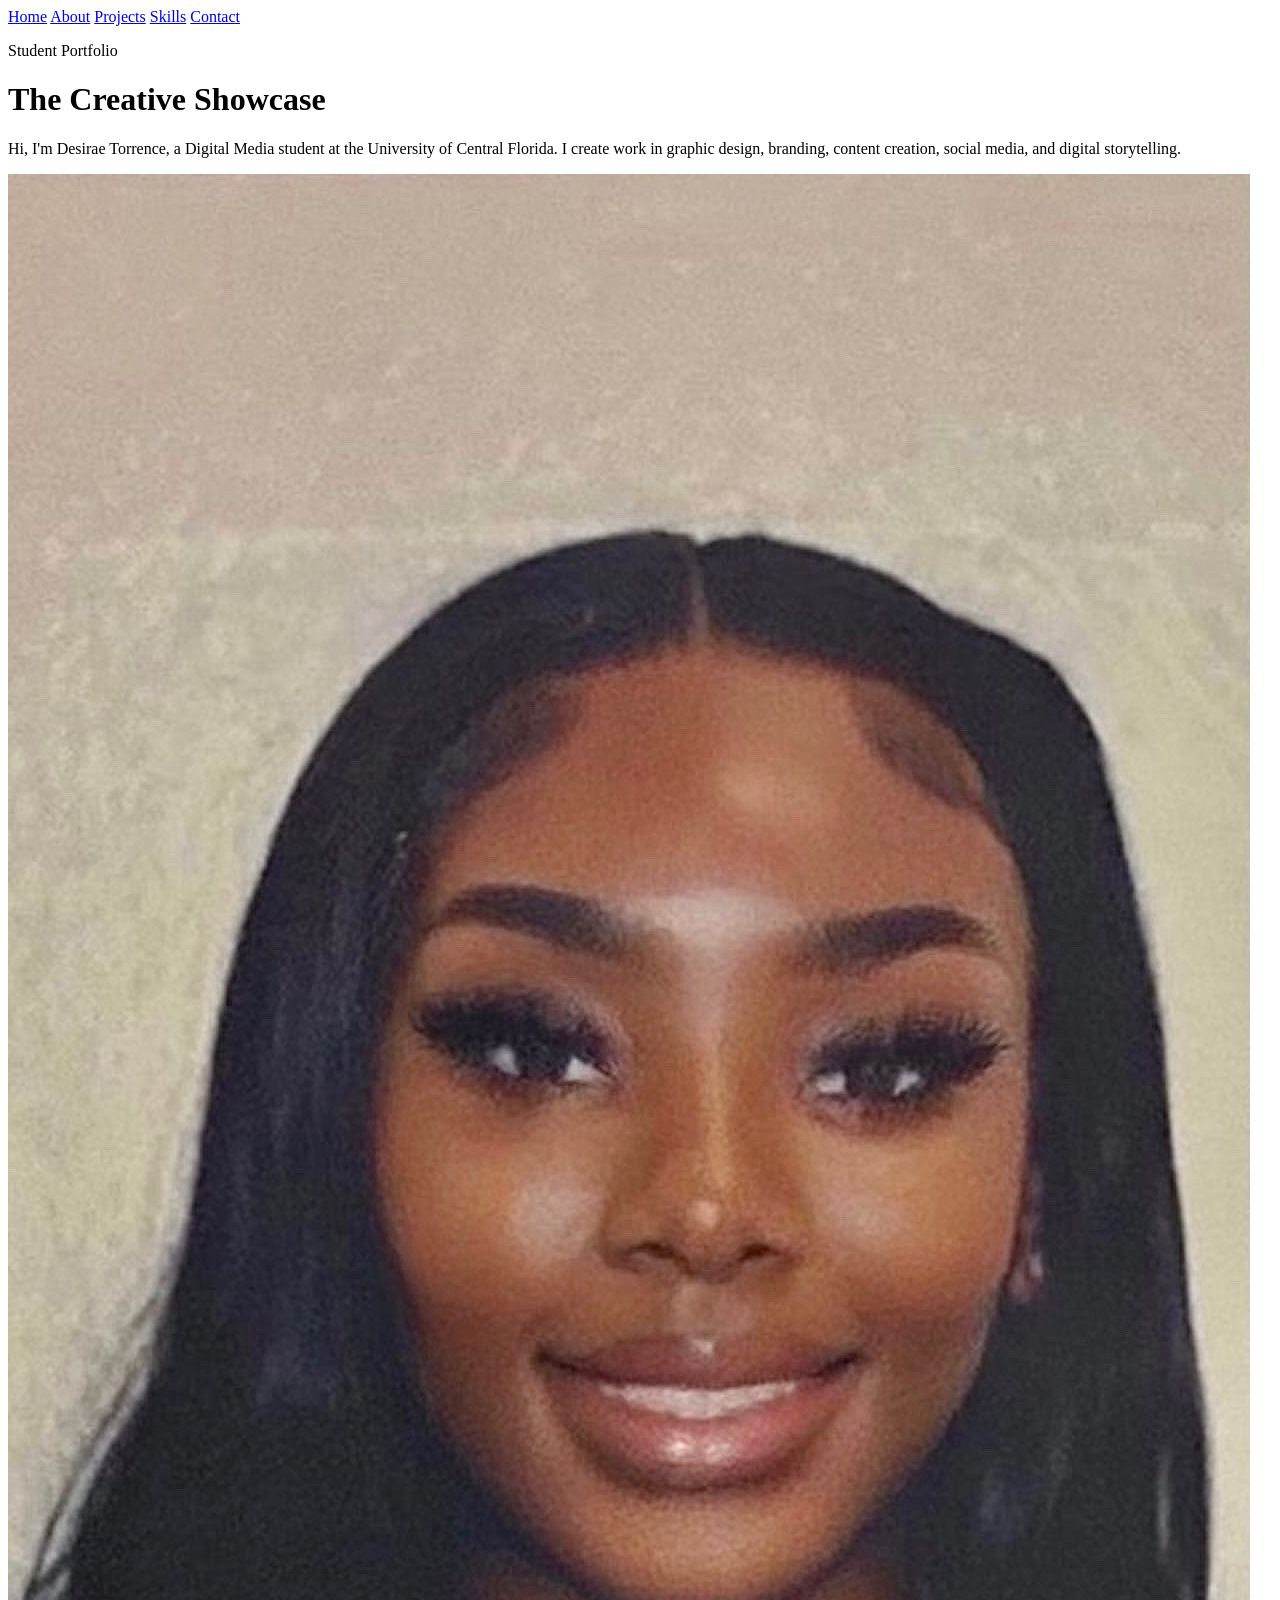
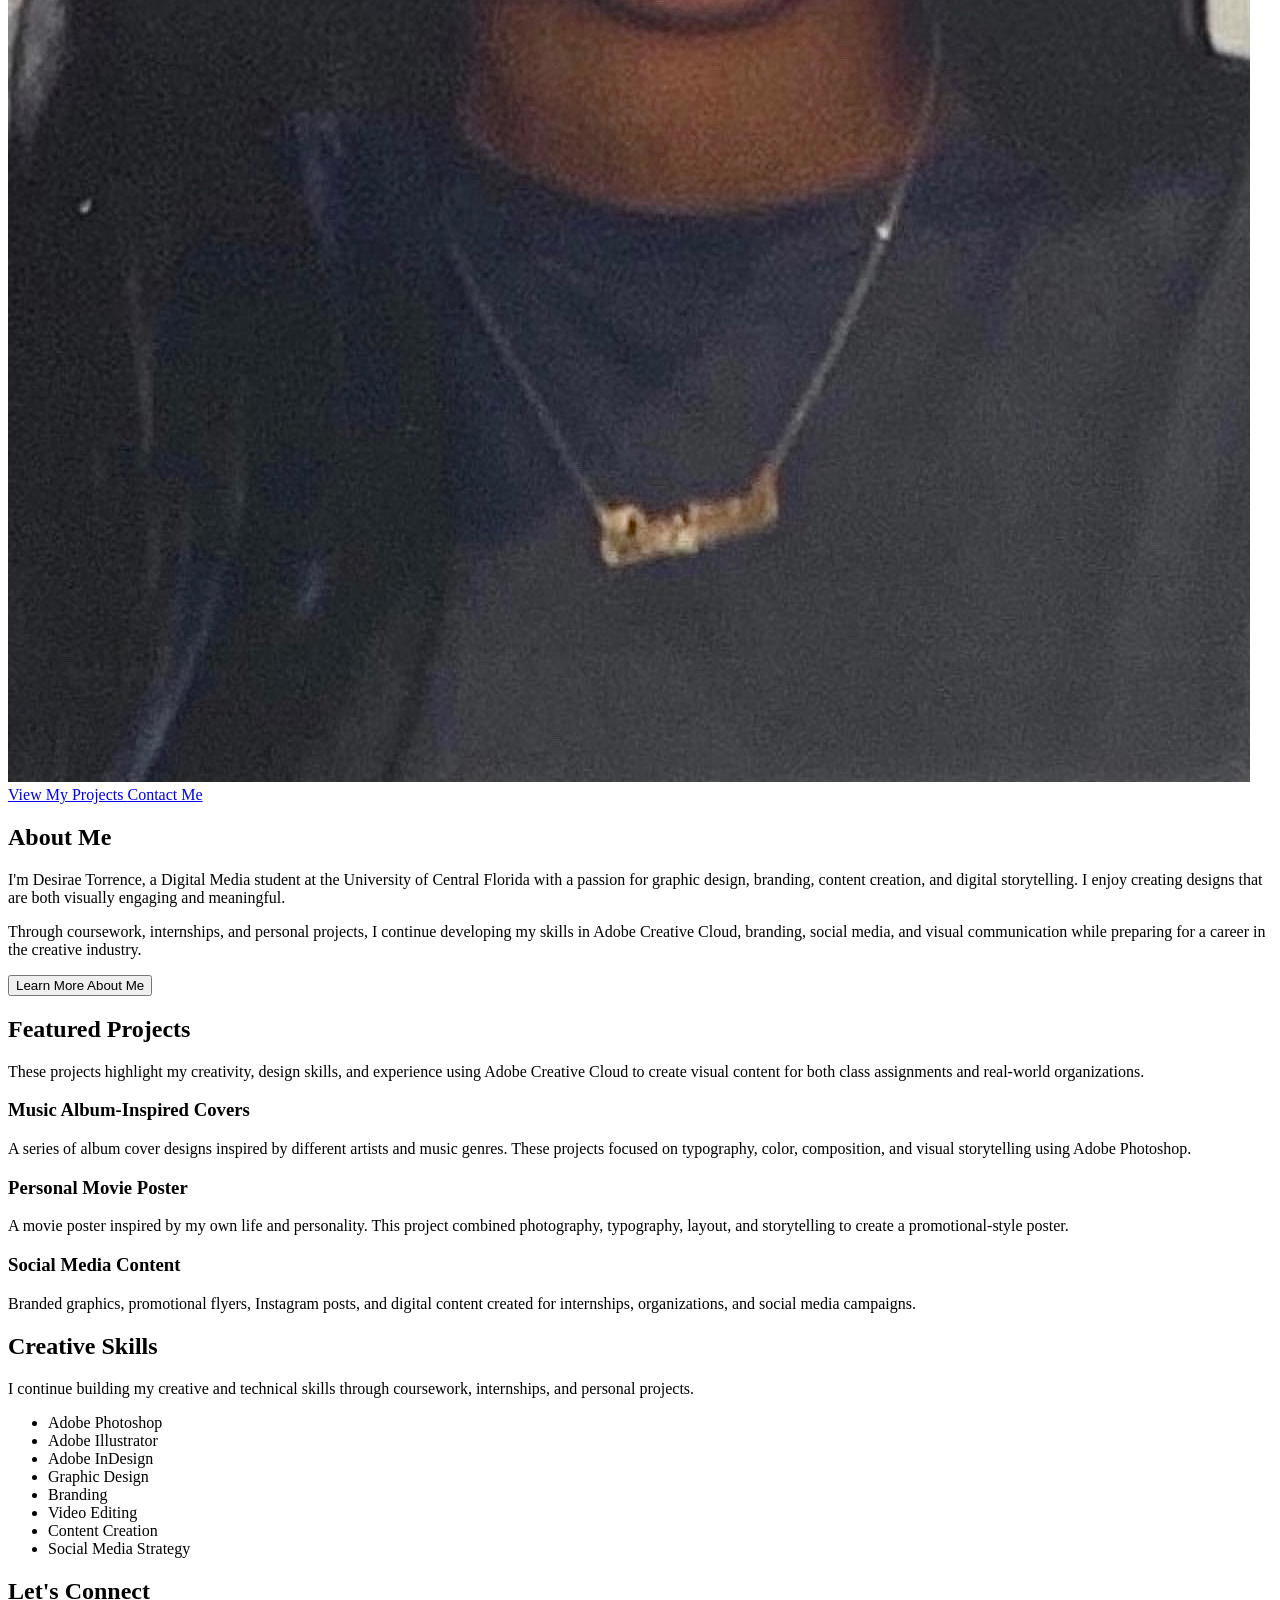
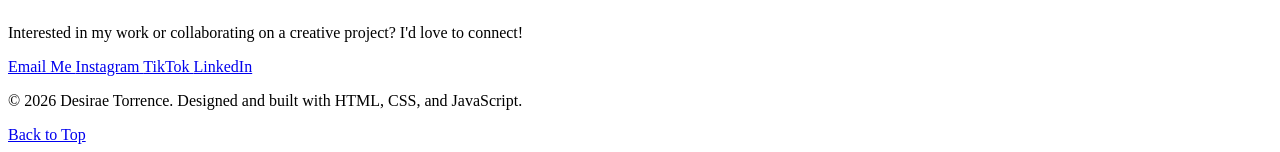
==== index.html @ bf9c53dc "Add initial HTML structure for portfolio website" ====
<!DOCTYPE html>
<html lang="en">

<head>
    <meta charset="UTF-8">
    <meta name="viewport" content="width=device-width, initial-scale=1.0">

    <meta name="description"
        content="The Creative Showcase is Desirae Torrence's student portfolio featuring graphic design, branding, content creation, and digital media projects.">

    <title>The Creative Showcase | Desirae Torrence</title>

    <link rel="stylesheet" href="style.css">

</head>

<body>

    <div class="container">

        <!-- Navigation -->
        <nav aria-label="Main Navigation">

            <a href="#home">Home</a>
            <a href="#about">About</a>
            <a href="#projects">Projects</a>
            <a href="#skills">Skills</a>
            <a href="#contact">Contact</a>

        </nav>

        <main>

            <!-- Hero Section -->
            <header id="home">

                <p class="eyebrow">Student Portfolio</p>

                <h1>The Creative Showcase</h1>

                <p class="intro">
                    Hi, I'm Desirae Torrence, a Digital Media student at the
                    University of Central Florida. I create work in graphic
                    design, branding, content creation, social media, and
                    digital storytelling.
                </p>

                <img src="headshot.jpg" alt="Portrait of Desirae Torrence">

                <div class="hero-buttons">

                    <a class="button" href="#projects">
                        View My Projects
                    </a>

                    <a class="button secondary-button" href="#contact">
                        Contact Me
                    </a>

                </div>

            </header>

            <!-- About Section -->
            <section id="about">

                <h2>About Me</h2>

                <p>
                    I'm Desirae Torrence, a Digital Media student at the
                    University of Central Florida with a passion for graphic
                    design, branding, content creation, and digital storytelling.
                    I enjoy creating designs that are both visually engaging and meaningful.
                </p>

                <p>
                    Through coursework, internships, and personal projects,
                    I continue developing my skills in Adobe Creative Cloud,
                    branding, social media, and visual communication while
                    preparing for a career in the creative industry.
                </p>

                <button id="about-button" class="button" type="button">
                    Learn More About Me
                </button>

                <div id="more-about-me" hidden>

                    <h3>Fun Facts About Me</h3>

                    <p>
                        • I enjoy creating social media content and graphic designs.<br>
                        • Fashion and beauty are two of my biggest creative interests.<br>
                        • My favorite Adobe programs are Photoshop and Illustrator.<br>
                        • I love learning new creative skills and challenging myself with new projects.
                    </p>

                </div>

            </section>

            <!-- Projects -->
            <section id="projects">

                <h2>Featured Projects</h2>

                <p>
                    These projects highlight my creativity, design skills,
                    and experience using Adobe Creative Cloud to create
                    visual content for both class assignments and real-world organizations.
                </p>

                <div class="project-grid">

                    <article class="project-card">

                        <h3>Music Album-Inspired Covers</h3>

                        <p>
                            A series of album cover designs inspired by different
                            artists and music genres. These projects focused on
                            typography, color, composition, and visual storytelling
                            using Adobe Photoshop.
                        </p>

                    </article>

                    <article class="project-card">

                        <h3>Personal Movie Poster</h3>

                        <p>
                            A movie poster inspired by my own life and personality.
                            This project combined photography, typography, layout,
                            and storytelling to create a promotional-style poster.
                        </p>

                    </article>

                    <article class="project-card">

                        <h3>Social Media Content</h3>

                        <p>
                            Branded graphics, promotional flyers, Instagram posts,
                            and digital content created for internships,
                            organizations, and social media campaigns.
                        </p>

                    </article>

                </div>

            </section>

            <!-- Skills -->
            <section id="skills">

                <h2>Creative Skills</h2>

                <p>
                    I continue building my creative and technical skills
                    through coursework, internships, and personal projects.
                </p>

                <ul class="skills-list">

                    <li>Adobe Photoshop</li>
                    <li>Adobe Illustrator</li>
                    <li>Adobe InDesign</li>
                    <li>Graphic Design</li>
                    <li>Branding</li>
                    <li>Video Editing</li>
                    <li>Content Creation</li>
                    <li>Social Media Strategy</li>

                </ul>

            </section>

            <!-- Contact -->
            <section id="contact">

                <h2>Let's Connect</h2>

                <p>
                    Interested in my work or collaborating on a creative project?
                    I'd love to connect!
                </p>

                <div class="contact-links">

                    <a class="button" href="mailto:YOUR_EMAIL@gmail.com">
                        Email Me
                    </a>

                    <a href="https://www.instagram.com/desiraetorrence/"
                        target="_blank" rel="noopener noreferrer">
                        Instagram
                    </a>

                    <a href="https://www.tiktok.com/@desiraetorrence"
                        target="_blank" rel="noopener noreferrer">
                        TikTok
                    </a>

                    <a href="YOUR-LINKEDIN-URL"
                        target="_blank" rel="noopener noreferrer">
                        LinkedIn
                    </a>

                </div>

            </section>

        </main>

        <!-- Footer -->
        <footer>

            <p>
                &copy; 2026 Desirae Torrence. Designed and built with HTML, CSS, and JavaScript.
            </p>

            <a href="#home">Back to Top</a>

        </footer>

    </div>

    <!-- JavaScript -->
    <script src="script.js"></script>

</body>

</html>
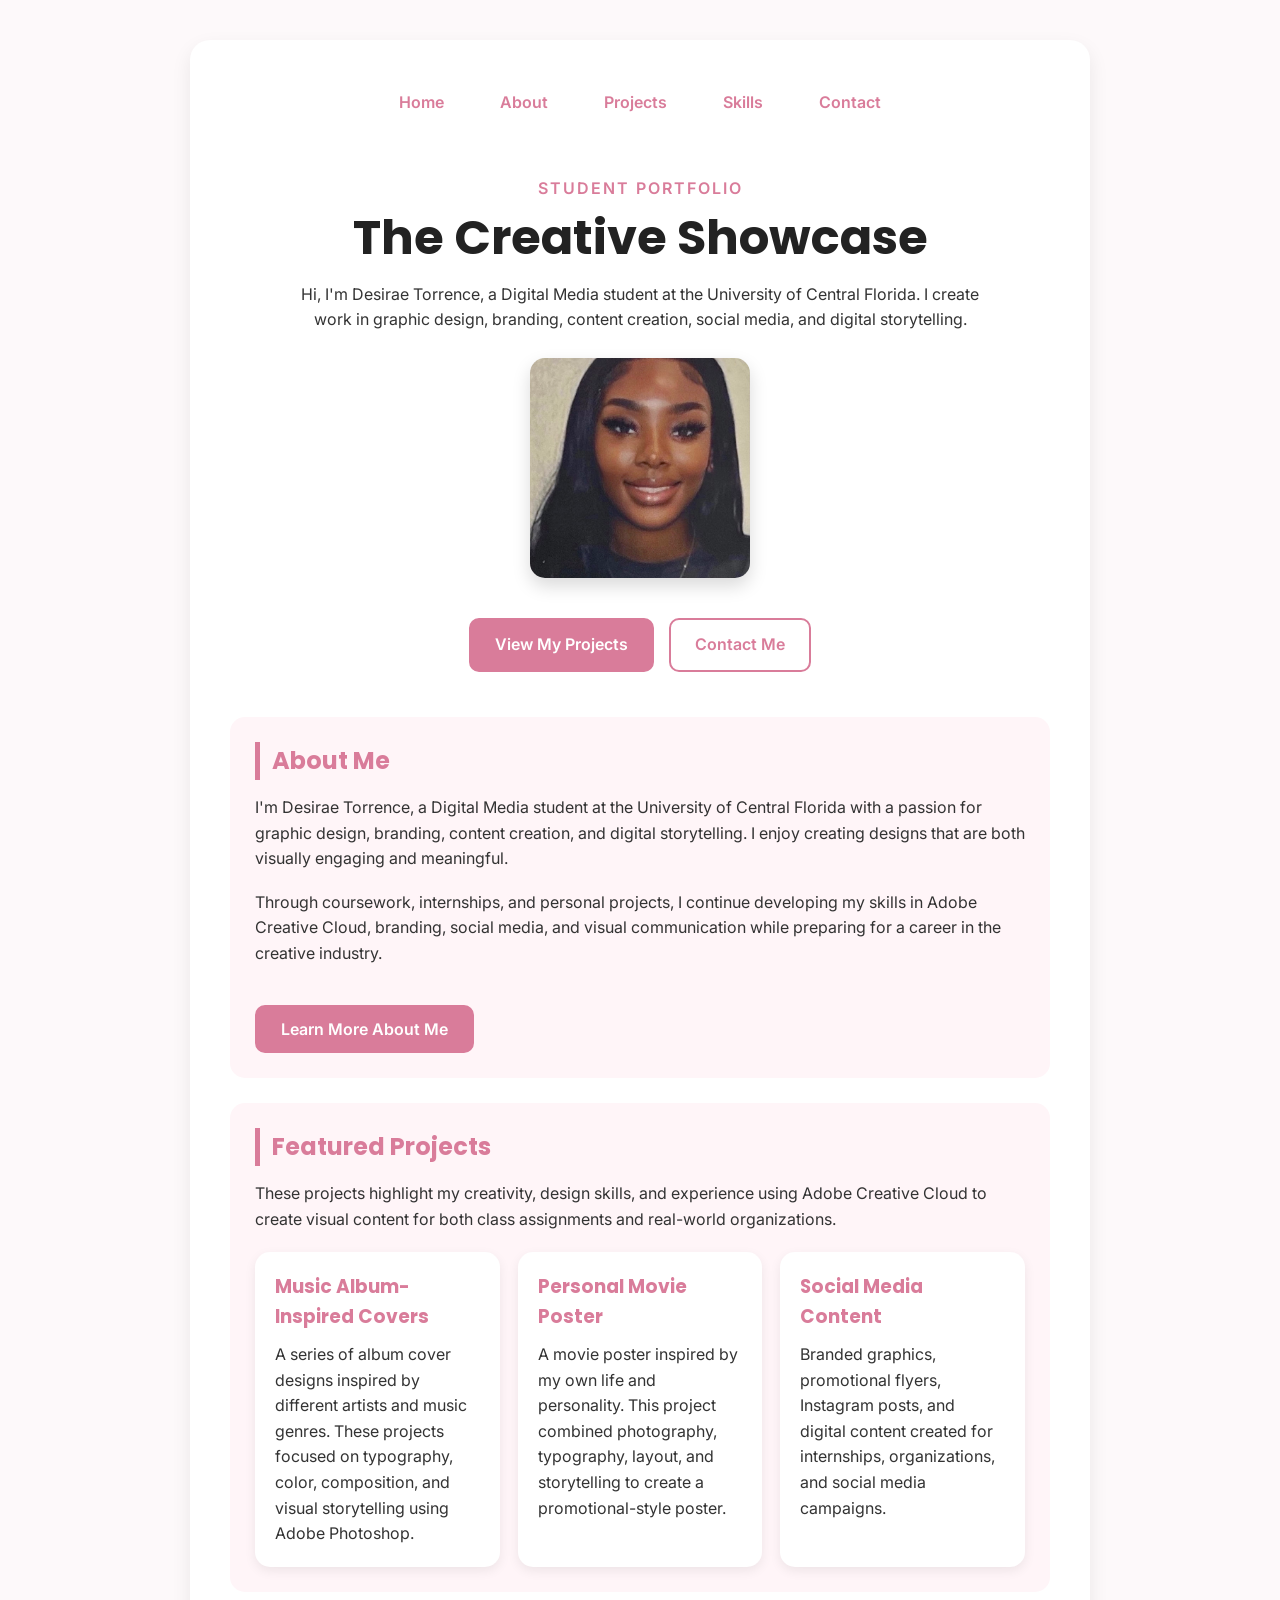
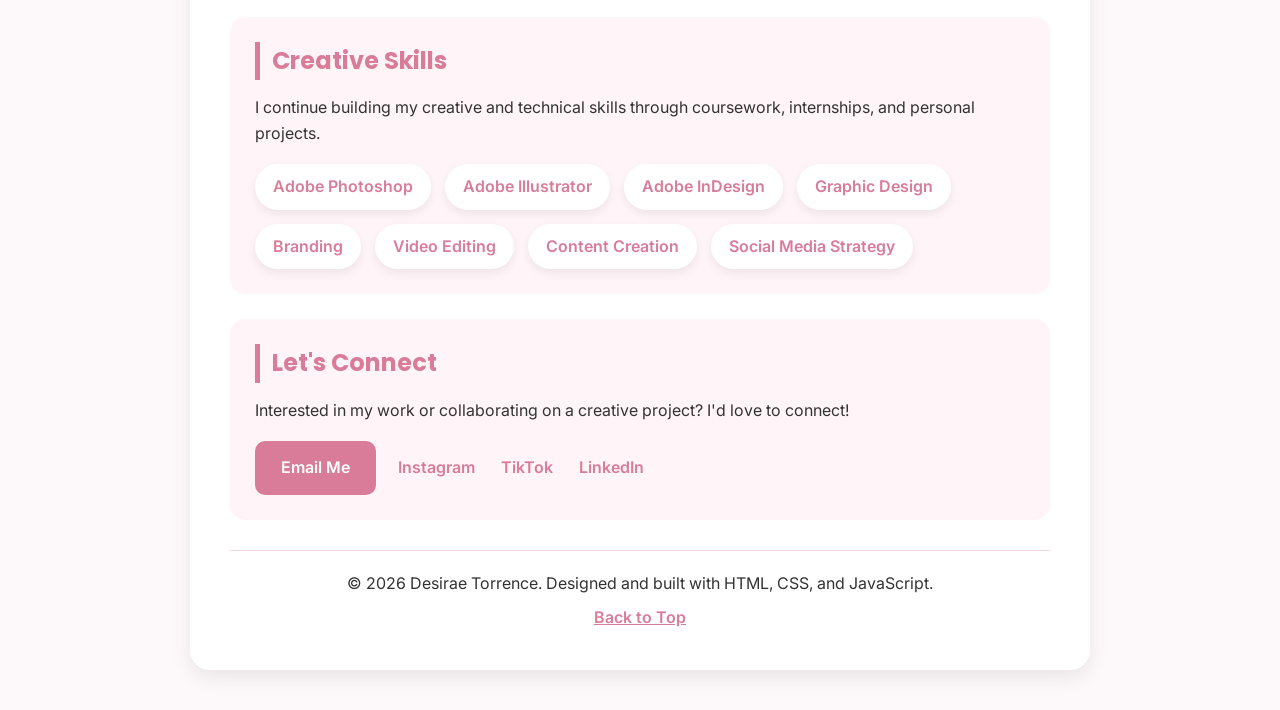
==== commit f9561200: "Update index.html Updated comments and improved formatting in index.html." ====
--- a/index.html
+++ b/index.html
@@ -11,7 +11,6 @@
     <title>The Creative Showcase | Desirae Torrence</title>
 
     <link rel="stylesheet" href="style.css">
-
 </head>
 
 <body>
@@ -20,13 +19,11 @@
 
         <!-- Navigation -->
         <nav aria-label="Main Navigation">
-
             <a href="#home">Home</a>
             <a href="#about">About</a>
             <a href="#projects">Projects</a>
             <a href="#skills">Skills</a>
             <a href="#contact">Contact</a>
-
         </nav>
 
         <main>
@@ -61,23 +58,22 @@
 
             </header>
 
-            <!-- About Section -->
+            <!-- About -->
             <section id="about">
 
                 <h2>About Me</h2>
 
                 <p>
-                    I'm Desirae Torrence, a Digital Media student at the
-                    University of Central Florida with a passion for graphic
-                    design, branding, content creation, and digital storytelling.
+                    I'm Desirae Torrence, a Digital Media student at the University of Central Florida
+                    with a passion for graphic design, branding, content creation, and digital storytelling.
                     I enjoy creating designs that are both visually engaging and meaningful.
                 </p>
 
                 <p>
                     Through coursework, internships, and personal projects,
                     I continue developing my skills in Adobe Creative Cloud,
-                    branding, social media, and visual communication while
-                    preparing for a career in the creative industry.
+                    branding, social media, and visual communication while preparing
+                    for a career in the creative industry.
                 </p>
 
                 <button id="about-button" class="button" type="button">
@@ -117,9 +113,8 @@
                         <h3>Music Album-Inspired Covers</h3>
 
                         <p>
-                            A series of album cover designs inspired by different
-                            artists and music genres. These projects focused on
-                            typography, color, composition, and visual storytelling
+                            A series of album cover designs inspired by different artists and music genres.
+                            These projects focused on typography, color, composition, and visual storytelling
                             using Adobe Photoshop.
                         </p>
 
@@ -159,12 +154,11 @@
                 <h2>Creative Skills</h2>
 
                 <p>
-                    I continue building my creative and technical skills
-                    through coursework, internships, and personal projects.
+                    I continue building my creative and technical skills through coursework,
+                    internships, and personal projects.
                 </p>
 
                 <ul class="skills-list">
-
                     <li>Adobe Photoshop</li>
                     <li>Adobe Illustrator</li>
                     <li>Adobe InDesign</li>
@@ -173,7 +167,6 @@
                     <li>Video Editing</li>
                     <li>Content Creation</li>
                     <li>Social Media Strategy</li>
-
                 </ul>
 
             </section>
@@ -190,22 +183,26 @@
 
                 <div class="contact-links">
 
+                    <!-- Replace with your email -->
                     <a class="button" href="mailto:YOUR_EMAIL@gmail.com">
                         Email Me
                     </a>
 
                     <a href="https://www.instagram.com/desiraetorrence/"
-                        target="_blank" rel="noopener noreferrer">
+                        target="_blank"
+                        rel="noopener noreferrer">
                         Instagram
                     </a>
 
                     <a href="https://www.tiktok.com/@desiraetorrence"
-                        target="_blank" rel="noopener noreferrer">
+                        target="_blank"
+                        rel="noopener noreferrer">
                         TikTok
                     </a>
 
-                    <a href="YOUR-LINKEDIN-URL"
-                        target="_blank" rel="noopener noreferrer">
+                    <a href="https://www.linkedin.com/in/desiraetorrence/"
+                        target="_blank"
+                        rel="noopener noreferrer">
                         LinkedIn
                     </a>
 
@@ -228,7 +225,6 @@
 
     </div>
 
-    <!-- JavaScript -->
     <script src="script.js"></script>
 
 </body>
--- a/style.css
+++ b/style.css
@@ -0,0 +1,489 @@
+@import url('https://fonts.googleapis.com/css2?family=Inter:wght@400;500;600&family=Poppins:wght@600;700&display=swap');
+
+/* ==========================
+   RESET
+========================== */
+
+* {
+    margin: 0;
+    padding: 0;
+    box-sizing: border-box;
+}
+
+html {
+    scroll-behavior: smooth;
+}
+
+/* ==========================
+   BODY
+========================== */
+
+body {
+    font-family: 'Inter', sans-serif;
+    background-color: #fdf9fa;
+    color: #333;
+    line-height: 1.6;
+    padding: 40px;
+}
+
+/* ==========================
+   MAIN CONTAINER
+========================== */
+
+.container {
+    width: 100%;
+    max-width: 900px;
+    margin: 0 auto;
+    background-color: white;
+    padding: 40px;
+    border-radius: 20px;
+    box-shadow: 0 8px 20px rgba(0, 0, 0, 0.08);
+}
+
+/* ==========================
+   NAVIGATION
+========================== */
+
+nav {
+    display: flex;
+    justify-content: center;
+    align-items: center;
+    gap: 20px;
+    flex-wrap: wrap;
+    margin-bottom: 30px;
+}
+
+nav a {
+    color: #d97c9a;
+    text-decoration: none;
+    font-weight: 600;
+    padding: 10px 18px;
+    border-radius: 8px;
+    transition: background-color 0.3s ease,
+                color 0.3s ease,
+                transform 0.3s ease;
+}
+
+nav a:hover {
+    background-color: #fff0f5;
+    color: #b85d7a;
+    transform: translateY(-2px);
+}
+
+/* ==========================
+   HEADER
+========================== */
+
+header {
+    text-align: center;
+    padding: 20px 0;
+}
+
+.eyebrow {
+    color: #d97c9a;
+    font-weight: 600;
+    text-transform: uppercase;
+    letter-spacing: 2px;
+    margin-bottom: 8px;
+}
+
+h1 {
+    font-family: 'Poppins', sans-serif;
+    font-size: 3rem;
+    line-height: 1.2;
+    color: #222;
+    margin-bottom: 15px;
+}
+
+.intro {
+    max-width: 700px;
+    margin: 0 auto 25px;
+}
+
+/* ==========================
+   HEADSHOT IMAGE
+========================== */
+
+header img {
+    display: block;
+    width: 220px;
+    max-width: 100%;
+    height: 220px;
+    object-fit: cover;
+    object-position: center;
+    margin: 20px auto;
+    border-radius: 15px;
+    box-shadow: 0 8px 18px rgba(0, 0, 0, 0.15);
+    transition: transform 0.3s ease;
+}
+
+header img:hover {
+    transform: scale(1.04);
+}
+
+/* ==========================
+   BUTTONS
+========================== */
+
+.button {
+    display: inline-block;
+    margin-top: 20px;
+    padding: 12px 24px;
+    background-color: #d97c9a;
+    color: white;
+    text-decoration: none;
+    border: 2px solid #d97c9a;
+    border-radius: 10px;
+    font-family: inherit;
+    font-size: 16px;
+    font-weight: 600;
+    cursor: pointer;
+    transition: background-color 0.3s ease,
+                border-color 0.3s ease,
+                color 0.3s ease,
+                transform 0.3s ease;
+}
+
+.button:hover {
+    background-color: #b85d7a;
+    border-color: #b85d7a;
+    color: white;
+    transform: translateY(-3px);
+}
+
+.hero-buttons {
+    display: flex;
+    justify-content: center;
+    align-items: center;
+    gap: 15px;
+    flex-wrap: wrap;
+    margin-top: 5px;
+}
+
+.secondary-button {
+    background-color: white;
+    color: #d97c9a;
+}
+
+.secondary-button:hover {
+    background-color: #fff0f5;
+    color: #b85d7a;
+}
+
+/* ==========================
+   SECTION CARDS
+========================== */
+
+section {
+    scroll-margin-top: 20px;
+    background-color: #fff5f8;
+    padding: 25px;
+    margin-top: 25px;
+    border-radius: 15px;
+    transition: transform 0.3s ease,
+                box-shadow 0.3s ease;
+}
+
+section:hover {
+    transform: translateY(-5px);
+    box-shadow: 0 8px 18px rgba(0, 0, 0, 0.08);
+}
+
+/* ==========================
+   HEADINGS
+========================== */
+
+h2 {
+    font-family: 'Poppins', sans-serif;
+    color: #d97c9a;
+    border-left: 5px solid #d97c9a;
+    padding-left: 12px;
+    margin-bottom: 15px;
+}
+
+h3 {
+    font-family: 'Poppins', sans-serif;
+    color: #d97c9a;
+    margin-bottom: 10px;
+}
+
+/* ==========================
+   PARAGRAPHS
+========================== */
+
+p {
+    margin-bottom: 18px;
+    font-size: 16px;
+}
+
+/* ==========================
+   PROJECT CARDS
+========================== */
+
+.project-grid {
+    display: grid;
+    grid-template-columns: repeat(3, 1fr);
+    gap: 18px;
+    margin-top: 20px;
+}
+
+.project-card {
+    background-color: white;
+    padding: 20px;
+    border-radius: 15px;
+    box-shadow: 0 4px 12px rgba(0, 0, 0, 0.07);
+    transition: transform 0.3s ease,
+                box-shadow 0.3s ease;
+}
+
+.project-card:hover {
+    transform: translateY(-4px);
+    box-shadow: 0 8px 18px rgba(0, 0, 0, 0.11);
+}
+
+.project-card p {
+    margin-bottom: 0;
+}
+
+/* ==========================
+   LISTS
+========================== */
+
+ul {
+    margin-left: 20px;
+}
+
+li {
+    margin-bottom: 10px;
+}
+
+/* ==========================
+   SKILLS TAGS
+========================== */
+
+.skills-list {
+    list-style: none;
+    display: flex;
+    flex-wrap: wrap;
+    gap: 14px;
+    margin-top: 15px;
+    margin-left: 0;
+}
+
+.skills-list li {
+    background-color: white;
+    color: #d97c9a;
+    padding: 10px 18px;
+    border-radius: 30px;
+    font-weight: 600;
+    margin-bottom: 0;
+    box-shadow: 0 4px 10px rgba(0, 0, 0, 0.07);
+    transition: background-color 0.3s ease,
+                color 0.3s ease,
+                transform 0.3s ease;
+}
+
+.skills-list li:hover {
+    background-color: #d97c9a;
+    color: white;
+    transform: translateY(-2px);
+}
+
+/* ==========================
+   MORE ABOUT ME BOX
+========================== */
+
+#more-about-me {
+    margin-top: 20px;
+    padding: 20px;
+    background-color: white;
+    border-left: 5px solid #d97c9a;
+    border-radius: 12px;
+    box-shadow: 0 4px 10px rgba(0, 0, 0, 0.07);
+}
+
+#more-about-me p {
+    margin-bottom: 0;
+}
+
+#more-about-me[hidden] {
+    display: none;
+}
+
+/* ==========================
+   CONTACT LINKS
+========================== */
+
+.contact-links {
+    display: flex;
+    align-items: center;
+    gap: 18px;
+    flex-wrap: wrap;
+    margin-top: 10px;
+}
+
+.contact-links a:not(.button) {
+    display: inline-block;
+    padding: 10px 4px;
+    text-decoration: none;
+}
+
+.contact-links .button {
+    margin-top: 0;
+}
+
+/* ==========================
+   FOOTER
+========================== */
+
+footer {
+    text-align: center;
+    margin-top: 30px;
+    padding-top: 20px;
+    border-top: 1px solid #f1d7df;
+}
+
+footer p {
+    margin-bottom: 8px;
+}
+
+/* ==========================
+   LINKS
+========================== */
+
+a {
+    color: #d97c9a;
+    font-weight: 600;
+    transition: color 0.3s ease;
+}
+
+a:hover {
+    color: #b85d7a;
+}
+
+/* ==========================
+   ACCESSIBILITY
+========================== */
+
+a:focus-visible,
+button:focus-visible {
+    outline: 3px solid #d97c9a;
+    outline-offset: 4px;
+}
+
+/* ==========================
+   TABLET DESIGN
+========================== */
+
+@media (max-width: 768px) {
+
+    body {
+        padding: 20px;
+    }
+
+    .container {
+        padding: 25px;
+    }
+
+    nav {
+        gap: 10px;
+    }
+
+    nav a {
+        font-size: 14px;
+        padding: 8px 12px;
+    }
+
+    h1 {
+        font-size: 2.2rem;
+    }
+
+    h2 {
+        font-size: 1.3rem;
+    }
+
+    .intro {
+        font-size: 15px;
+    }
+
+    header img {
+        width: 180px;
+        height: 180px;
+    }
+
+    section {
+        padding: 20px;
+    }
+
+    .project-grid {
+        grid-template-columns: 1fr;
+    }
+
+    .skills-list {
+        justify-content: center;
+    }
+
+    .hero-buttons,
+    .contact-links {
+        justify-content: center;
+    }
+}
+
+/* ==========================
+   MOBILE DESIGN
+========================== */
+
+@media (max-width: 480px) {
+
+    body {
+        padding: 10px;
+    }
+
+    .container {
+        padding: 18px;
+        border-radius: 14px;
+    }
+
+    nav {
+        flex-direction: column;
+        gap: 5px;
+    }
+
+    nav a {
+        width: 100%;
+        text-align: center;
+    }
+
+    h1 {
+        font-size: 1.8rem;
+    }
+
+    header img {
+        width: 160px;
+        height: 160px;
+    }
+
+    section {
+        padding: 18px;
+    }
+
+    .hero-buttons,
+    .contact-links {
+        flex-direction: column;
+        align-items: stretch;
+    }
+
+    .hero-buttons .button,
+    .contact-links a {
+        width: 100%;
+        text-align: center;
+    }
+
+    .skills-list {
+        flex-direction: column;
+    }
+
+    .skills-list li {
+        text-align: center;
+    }
+}
